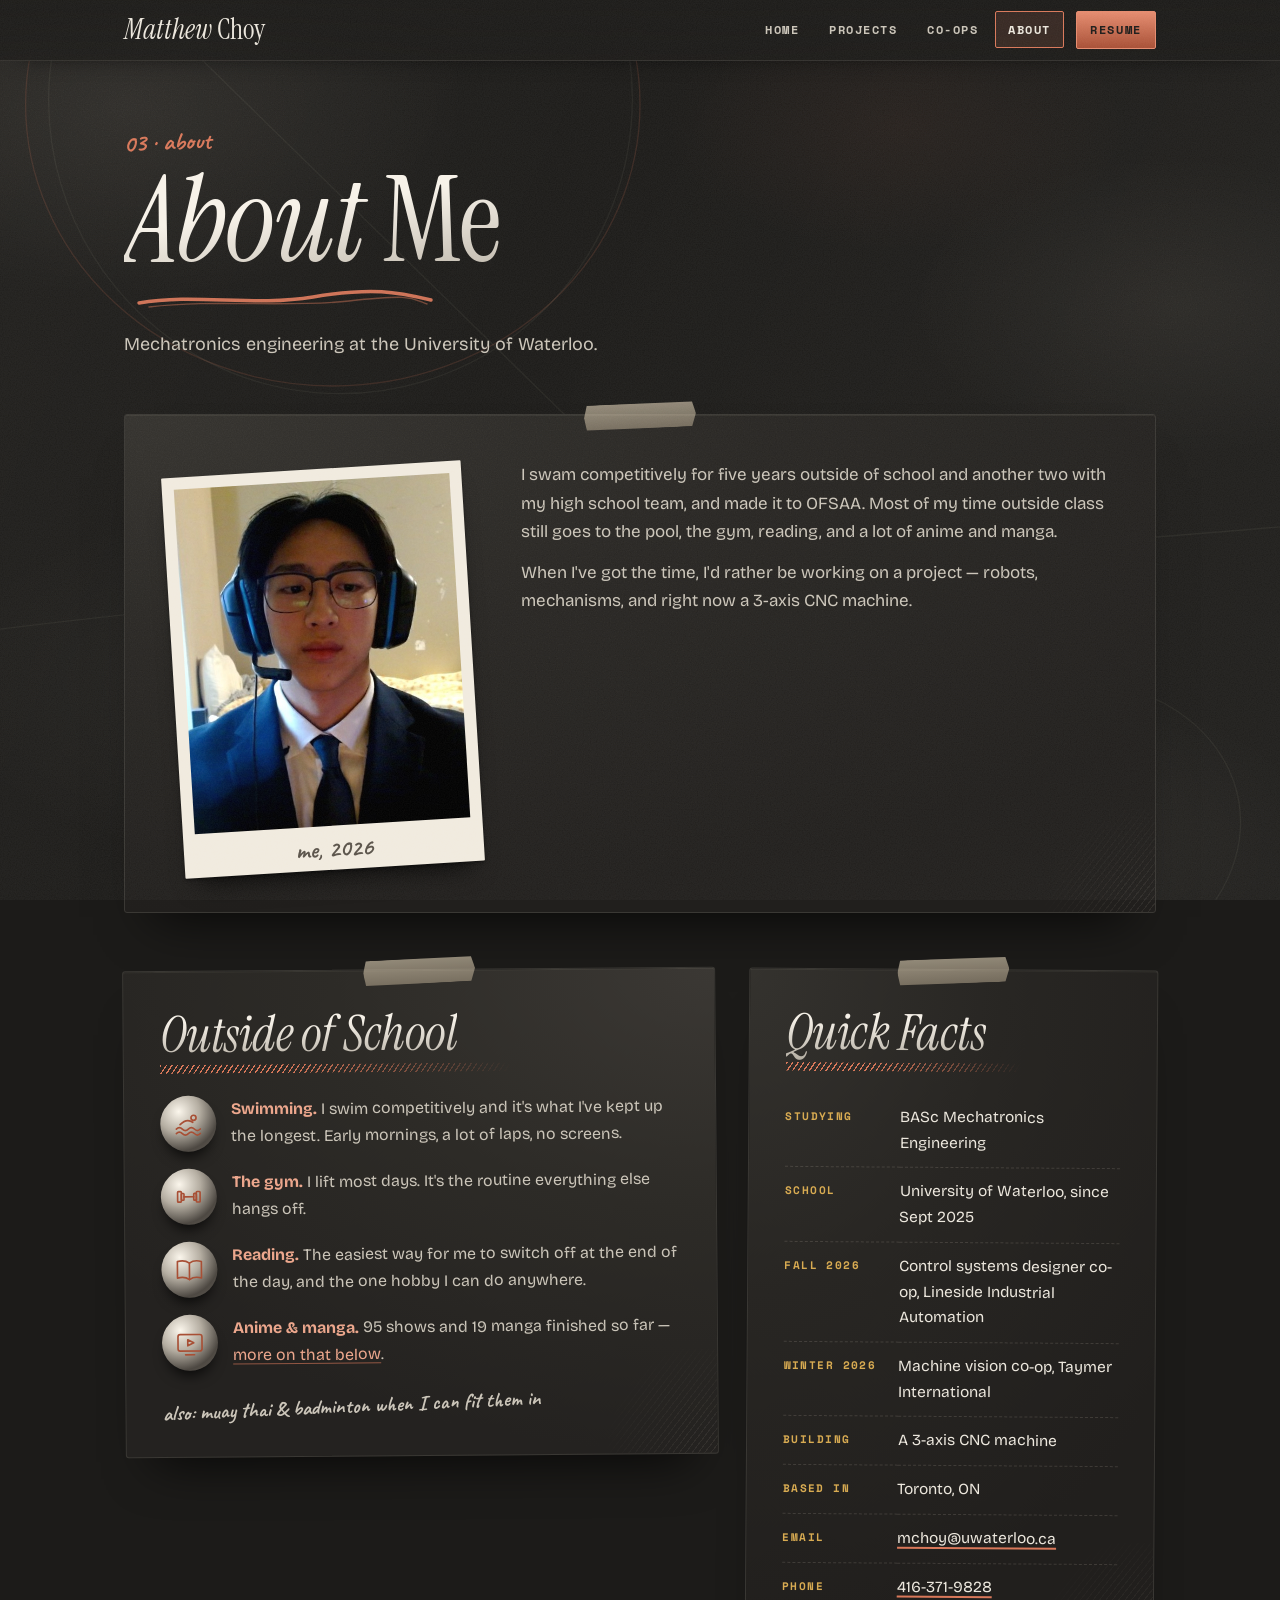
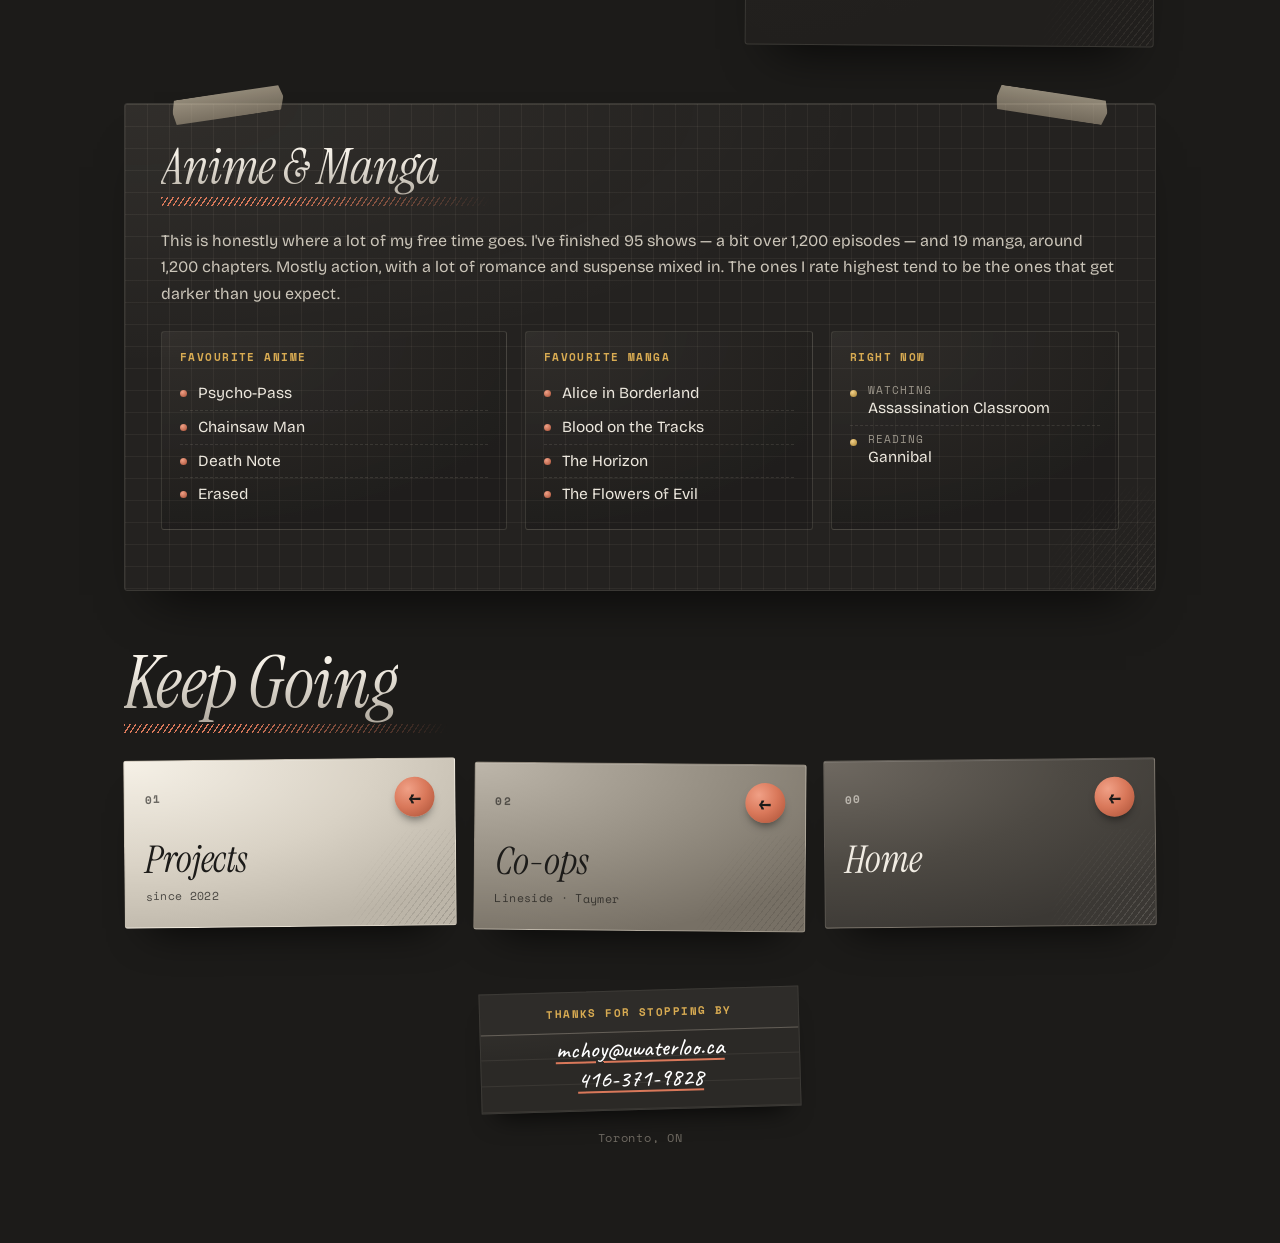
==== about.html @ b1889ae5 "Personal portfolio site Static HTML/CSS/JS, no build step. Four pages: home (updates, CNC machine, s" ====
<!DOCTYPE html>
<html lang="en">
<head>
<meta charset="utf-8">
<meta name="viewport" content="width=device-width, initial-scale=1">
<title>About — Matthew Choy</title>
<meta name="description" content="About Matthew Choy — mechatronics engineering at the University of Waterloo. Swimming, the gym, reading, and a lot of anime.">
<meta name="author" content="Matthew Choy">
<meta property="og:title" content="About — Matthew Choy">
<meta property="og:image" content="assets/matthew.jpg">
<meta property="og:type" content="website">
<meta name="theme-color" content="#1c1b19">

<link rel="preconnect" href="https://fonts.googleapis.com">
<link rel="preconnect" href="https://fonts.gstatic.com" crossorigin>
<link href="https://fonts.googleapis.com/css2?family=Bricolage+Grotesque:opsz,wght@12..96,400;12..96,600;12..96,800&family=Instrument+Serif:ital@0;1&family=Caveat:wght@500;700&family=Space+Mono:wght@400;700&display=swap" rel="stylesheet">
<link rel="stylesheet" href="styles.css?v=39">
<link rel="icon" href="data:image/svg+xml,<svg xmlns='http://www.w3.org/2000/svg' viewBox='0 0 32 32'><defs><radialGradient id='g' cx='.35' cy='.3' r='.75'><stop offset='0' stop-color='%23fff'/><stop offset='.5' stop-color='%23888'/><stop offset='1' stop-color='%23111'/></radialGradient></defs><circle cx='16' cy='16' r='13' fill='url(%23g)'/></svg>">
</head>

<body>
<svg class="gesture" viewBox="0 0 1000 1000" preserveAspectRatio="xMidYMid slice" aria-hidden="true">
  <ellipse class="g-acc" cx="260" cy="230" rx="240" ry="220"/>
  <ellipse cx="266" cy="226" rx="228" ry="230" transform="rotate(5 266 226)"/>
  <path d="M40 80 L960 980"/>
  <path d="M0 640 C 320 600, 660 590, 1000 560"/>
  <ellipse cx="820" cy="800" rx="150" ry="120" transform="rotate(-10 820 800)"/>
</svg>

<!-- ============================================================ TOP NAV -->
<header class="topnav">
  <div class="topnav__in">
    <a class="topnav__name" href="index.html"><span class="it">Matthew</span> Choy</a>
    <nav class="topnav__links" aria-label="Pages">
      <a href="index.html">home</a>
      <a href="projects.html">projects</a>
      <a href="coops.html">co-ops</a>
      <a href="about.html" aria-current="page">about</a>
      <a class="btn btn--ink" href="resume.pdf" target="_blank" rel="noopener">resume</a>
    </nav>
  </div>
</header>

<main class="book">

  <!-- ========================================================== PAGE HEAD -->
  <div class="page-head">
    <p class="pencil">03 · about</p>
    <h1 class="page-title"><span class="it">About</span> Me</h1>
    <svg class="stroke" viewBox="0 0 300 26" aria-hidden="true"><path class="s1" d="M4 17 C 60 7, 118 21, 178 11 S 262 6, 296 14"/><path class="s2" d="M14 21 C 80 13, 150 22, 214 15 S 276 12, 292 18"/></svg>
    <p class="page-lede">Mechatronics engineering at the University of Waterloo.</p>
  </div>

  <!-- =============================================================== HERO -->
  <section class="sheet about-hero" id="background">
    <span class="tape" aria-hidden="true"></span>

    <a class="photo photo--me" href="assets/matthew.jpg?v=2" data-lb="me">
      <img src="assets/matthew.jpg?v=2" alt="Matthew Choy">
      <span class="cap">me, 2026</span>
    </a>

    <div class="about-hero__txt">
      <p>I swam competitively for five years outside of school and another two with my
         high school team, and made it to OFSAA. Most of my time outside class still goes
         to the pool, the gym, reading, and a lot of anime and manga.</p>
      <p>When I've got the time, I'd rather be working on a project — robots, mechanisms,
         and right now a 3-axis CNC machine.</p>
    </div>
  </section>

  <!-- ============================================ OUTSIDE SCHOOL + FACTS -->
  <div class="row-2">
    <section class="sheet sheet--toned tilt-l" id="outside">
      <span class="tape" aria-hidden="true"></span>
      <h2 class="sec-h">Outside of School</h2>

      <div class="hobby">
        <span class="hobby__icon" aria-hidden="true">
          <svg viewBox="0 0 40 40"><circle cx="27" cy="12" r="3.4"/><path d="M9 21 q9 -9 17 -3"/><path d="M4 27 q4 -4 8 0 t8 0 t8 0 t8 0"/><path d="M4 33 q4 -4 8 0 t8 0 t8 0 t8 0"/></svg>
        </span>
        <p><b>Swimming.</b> I swim competitively and it's what I've kept up the longest.
           Early mornings, a lot of laps, no screens.</p>
      </div>
      <div class="hobby">
        <span class="hobby__icon" aria-hidden="true">
          <svg viewBox="0 0 40 40"><rect x="5" y="13" width="5" height="14" rx="1"/><rect x="10" y="15.5" width="3.5" height="9" rx="1"/><rect x="30" y="13" width="5" height="14" rx="1"/><rect x="26.5" y="15.5" width="3.5" height="9" rx="1"/><path d="M13.5 20 H26.5"/></svg>
        </span>
        <p><b>The gym.</b> I lift most days. It's the routine everything else hangs off.</p>
      </div>
      <div class="hobby">
        <span class="hobby__icon" aria-hidden="true">
          <svg viewBox="0 0 40 40"><path d="M20 11 C 15 7.5, 9 7.5, 4 9 V31 C 9 29.5, 15 29.5, 20 33 C 25 29.5, 31 29.5, 36 31 V9 C 31 7.5, 25 7.5, 20 11 Z"/><path d="M20 11 V33"/></svg>
        </span>
        <p><b>Reading.</b> The easiest way for me to switch off at the end of the day,
           and the one hobby I can do anywhere.</p>
      </div>
      <div class="hobby">
        <span class="hobby__icon" aria-hidden="true">
          <svg viewBox="0 0 40 40"><rect x="4" y="9" width="32" height="22" rx="3"/><path d="M14 36 H26"/><path d="M17 16 L25 20 L17 24 Z"/></svg>
        </span>
        <p><b>Anime &amp; manga.</b> 95 shows and 19 manga finished so far —
           <a href="#anime">more on that below</a>.</p>
      </div>
      <p class="pencil pencil--small">also: muay thai &amp; badminton when I can fit them in</p>
    </section>

    <section class="sheet tilt-r" id="facts">
      <span class="tape" aria-hidden="true"></span>
      <h2 class="sec-h">Quick Facts</h2>
      <dl class="facts">
        <dt>studying</dt>   <dd>BASc Mechatronics Engineering</dd>
        <dt>school</dt>     <dd>University of Waterloo, since Sept 2025</dd>
        <dt>fall 2026</dt>  <dd>Control systems designer co-op, Lineside Industrial Automation</dd>
        <dt>winter 2026</dt><dd>Machine vision co-op, Taymer International</dd>
        <dt>building</dt>   <dd>A 3-axis CNC machine</dd>
        <dt>based in</dt>   <dd>Toronto, ON</dd>
        <dt>email</dt>      <dd><a href="mailto:mchoy@uwaterloo.ca">mchoy@uwaterloo.ca</a></dd>
        <dt>phone</dt>      <dd><a href="tel:+14163719828">416-371-9828</a></dd>
      </dl>
    </section>
  </div>

  <!-- ====================================================== ANIME & MANGA -->
  <section class="sheet sheet--grid" id="anime">
    <span class="tape tape--l" aria-hidden="true"></span>
    <span class="tape tape--r" aria-hidden="true"></span>
    <h2 class="sec-h">Anime &amp; Manga</h2>

    <p>This is honestly where a lot of my free time goes. I've finished 95 shows — a bit
       over 1,200 episodes — and 19 manga, around 1,200 chapters. Mostly action, with a
       lot of romance and suspense mixed in. The ones I rate highest tend to be the ones
       that get darker than you expect.</p>

    <div class="shelf">
      <div class="shelf__col">
        <p class="shelf__k">favourite anime</p>
        <ul>
          <li>Psycho-Pass</li><li>Chainsaw Man</li>
          <li>Death Note</li><li>Erased</li>
        </ul>
      </div>
      <div class="shelf__col">
        <p class="shelf__k">favourite manga</p>
        <ul>
          <li>Alice in Borderland</li><li>Blood on the Tracks</li>
          <li>The Horizon</li><li>The Flowers of Evil</li>
        </ul>
      </div>
      <div class="shelf__col shelf__col--now">
        <p class="shelf__k">right now</p>
        <ul>
          <li><span>watching</span> Assassination Classroom</li>
          <li><span>reading</span> Gannibal</li>
        </ul>
      </div>
    </div>

  </section>

  <!-- ========================================================= KEEP GOING -->
  <section id="more">
    <h2 class="sec-h">Keep Going</h2>
    <nav class="tiles tiles--3 tiles--small" aria-label="More pages">
    <a class="tile tile--1" href="projects.html">
      <span class="tile__top"><span class="tile__no">01</span><span class="tile__arrow" aria-hidden="true">←</span></span>
      <span><span class="tile__title">Projects</span><span class="tile__sub">since 2022</span></span>
    </a>
    <a class="tile tile--2" href="coops.html">
      <span class="tile__top"><span class="tile__no">02</span><span class="tile__arrow" aria-hidden="true">←</span></span>
      <span><span class="tile__title">Co-ops</span><span class="tile__sub">Lineside · Taymer</span></span>
    </a>
    <a class="tile tile--3" href="index.html">
      <span class="tile__top"><span class="tile__no">00</span><span class="tile__arrow" aria-hidden="true">←</span></span>
      <span><span class="tile__title">Home</span><span class="tile__sub" aria-hidden="true">&nbsp;</span></span>
    </a>
    </nav>
  </section>

  <!-- ============================================================= FOOTER -->
  <footer class="signoff">
    <div class="idx idx--footer">
      <span class="idx__when">thanks for stopping by</span>
      <p><a href="mailto:mchoy@uwaterloo.ca">mchoy@uwaterloo.ca</a></p>
      <p><a href="tel:+14163719828">416-371-9828</a></p>
    </div>
    <p class="fine">Toronto, ON</p>
  </footer>

</main>

<div class="lb" id="lb" hidden>
  <img id="lbImg" alt="">
  <p id="lbCap"></p>
</div>

<script src="main.js?v=39"></script>
</body>
</html>
---- styles.css ----
/* Matthew Choy — charcoal & chalk
   Warm graphite greys, like charcoal on toned paper. Two drawing chalks for
   emphasis, used sparingly:
     sanguine (red-brown)  — actions and things worth noticing
     yellow ochre          — dates
   The photographs are the only full-colour thing on the page. */
:root{
  --ground:#1c1b19;
  --edge:#3a3834;
  --fg:#ece7dd;          /* chalk            */
  --fg2:#cbc5b9;         /* body text        */
  --fg3:#9c968b;         /* meta             */
  --fg4:#6f6a62;
  --v1:#e6e1d6; --v2:#bdb7ab; --v3:#908a7f; --v4:#655f57; --v5:#3f3b36; --v6:#262421;
  --print:#f1ebdf;       /* photo mats       */
  --accent:#d9785a;      /* sanguine         */
  --accent-lt:#eca78d;
  --accent-dk:#a84f35;
  --ochre:#d8ab52;       /* yellow ochre     */
  --serif:"Instrument Serif","Iowan Old Style","Palatino Linotype",Georgia,serif;
  --display:"Bricolage Grotesque",ui-sans-serif,system-ui,sans-serif;
  --pencil:"Caveat","Segoe Print",cursive;
  --mono:"Space Mono",ui-monospace,Menlo,Consolas,monospace;
  --spring:cubic-bezier(.2,.8,.2,1);
}
*,*::before,*::after{box-sizing:border-box}
html{-webkit-text-size-adjust:100%;scroll-behavior:smooth;background:var(--ground)}
body{
  margin:0;color:var(--fg2);
  font-family:var(--display);font-size:16px;line-height:1.66;
  -webkit-font-smoothing:antialiased;
  overflow-x:hidden;overflow-x:clip;
  background-color:var(--ground);
  /* charcoal rubbed into toned paper */
  background-image:
    radial-gradient(38% 30% at 10% 12%,rgba(255,240,220,.07),transparent 70%),
    radial-gradient(30% 24% at 92% 34%,rgba(255,240,220,.05),transparent 70%),
    radial-gradient(42% 30% at 24% 76%,rgba(255,240,220,.045),transparent 70%),
    radial-gradient(34% 26% at 80% 94%,rgba(255,240,220,.05),transparent 70%),
    radial-gradient(26% 20% at 70% 14%,rgba(217,120,90,.05),transparent 70%),
    linear-gradient(115deg,rgba(255,240,220,.025) 0%,transparent 40%,rgba(255,240,220,.02) 80%);
  background-attachment:fixed;
}
/* chalky grain over everything */
body::after{content:"";position:fixed;inset:0;pointer-events:none;z-index:40;opacity:.06;
  background-image:url("data:image/svg+xml;utf8,<svg xmlns='http://www.w3.org/2000/svg' width='240' height='240'><filter id='n'><feTurbulence type='fractalNoise' baseFrequency='.85' numOctaves='3' stitchTiles='stitch'/><feColorMatrix values='0 0 0 0 1  0 0 0 0 .96  0 0 0 0 .9  0 0 0 .9 0'/></filter><rect width='100%' height='100%' filter='url(%23n)'/></svg>")}
/* loose construction lines behind the page, like the start of a figure drawing */
.gesture{position:fixed;inset:0;width:100%;height:100%;pointer-events:none;z-index:0}
.gesture *{fill:none;stroke:rgba(255,240,220,.055);stroke-width:1.3;vector-effect:non-scaling-stroke}
.gesture .g-acc{stroke:rgba(217,120,90,.16)}
img{max-width:100%;display:block}
h1,h2,h3,p{margin:0}
a{color:inherit}
b{font-weight:700;color:var(--accent-lt)}
::selection{background:var(--accent);color:var(--ground)}
.book{position:relative;z-index:1;max-width:1080px;margin:0 auto;padding:60px 24px 96px;
  display:flex;flex-direction:column;gap:56px}
section,header{scroll-margin-top:92px}
/* =============================================================== PANELS */
.sheet{position:relative;border:1px solid var(--edge);border-radius:3px;
  padding:38px 36px 34px;
  /* lit from the top-left, like a sheet under a desk lamp */
  background:radial-gradient(130% 100% at 0% 0%,#34322e 0%,#282623 48%,#211f1d 100%);
  box-shadow:inset 0 1px 0 rgba(255,240,220,.06),0 34px 50px -30px rgba(0,0,0,.75);
  transition:transform .45s var(--spring),box-shadow .45s var(--spring)}
/* hatching in the corner, fading out */
.sheet::after{content:"";position:absolute;right:0;bottom:0;width:130px;height:104px;
  pointer-events:none;border-radius:0 0 3px 0;
  background:repeating-linear-gradient(-52deg,rgba(255,240,220,.08) 0 1px,transparent 1px 5px);
  -webkit-mask-image:radial-gradient(circle at 100% 100%,#000 0%,transparent 72%);
          mask-image:radial-gradient(circle at 100% 100%,#000 0%,transparent 72%)}
.sheet p{color:var(--fg2);margin-bottom:13px}
.sheet p:last-child{margin-bottom:0}
.sheet--toned{background:radial-gradient(130% 100% at 100% 0%,#3b3834 0%,#2d2b27 50%,#242220 100%)}
.sheet--grid{background-color:#242220;
  background-image:linear-gradient(rgba(255,240,220,.05) 1px,transparent 1px),
                   linear-gradient(90deg,rgba(255,240,220,.05) 1px,transparent 1px),
                   radial-gradient(120% 90% at 0% 0%,rgba(255,240,220,.06),transparent 60%);
  background-size:22px 22px,22px 22px,100% 100%}
.tilt-l{transform:rotate(-.45deg)}
.tilt-r{transform:rotate(.4deg)}
.sheet:hover,.badge:hover{transform:rotate(0) translateY(-3px);
  box-shadow:inset 0 1px 0 rgba(255,240,220,.07),0 40px 56px -30px rgba(0,0,0,.85)}
/* masking tape */
.tape{position:absolute;top:-12px;left:50%;width:112px;height:26px;z-index:3;
  transform:translateX(-50%) rotate(-3deg);pointer-events:none;
  background:linear-gradient(180deg,rgba(220,206,180,.62),rgba(176,162,138,.56));
  clip-path:polygon(3% 0,97% 5%,100% 50%,96% 100%,2% 95%,0 48%)}
.tape--l{left:10%;transform:translateX(-50%) rotate(-9deg)}
.tape--r{left:90%;transform:translateX(-50%) rotate(8deg)}
/* =============================================================== TYPE */
.sec-h{position:relative;display:inline-block;align-self:flex-start;
  font-family:var(--serif);font-style:italic;font-weight:400;
  font-size:clamp(44px,6vw,72px);line-height:1;letter-spacing:-.01em;
  padding-bottom:14px;margin-bottom:26px;
  background:linear-gradient(180deg,#f5f0e7 20%,#a39c90 100%);
  -webkit-background-clip:text;background-clip:text;color:transparent}
/* sanguine hatching under each heading, fading out */
.sec-h::after{content:"";position:absolute;left:0;right:-18%;bottom:0;height:9px;
  background:repeating-linear-gradient(-56deg,var(--accent) 0 1.2px,transparent 1.2px 4.6px);
  -webkit-mask-image:linear-gradient(90deg,#000 0%,#000 35%,transparent 100%);
          mask-image:linear-gradient(90deg,#000 0%,#000 35%,transparent 100%)}
.sheet .sec-h{font-size:clamp(36px,4.2vw,50px);margin-bottom:22px}
.pencil{font-family:var(--pencil);font-weight:700;font-size:25px;line-height:1.1;
  color:#aaa397;display:inline-block;transform:rotate(-2deg)}
.sign .pencil{color:var(--accent)}
.pencil--small{font-size:21px;margin-top:8px}
/* ============================================================== HEADER */
.sign{display:grid;grid-template-columns:260px 1fr;gap:46px;align-items:center;
  padding:50px 52px 48px}
.sign h1{font-family:var(--serif);font-weight:400;font-size:clamp(68px,10vw,132px);
  line-height:.84;letter-spacing:-.015em;margin:8px 0 6px;
  background:linear-gradient(172deg,#f7f2e9 25%,#bdb6aa 62%,#7a746a 100%);
  -webkit-background-clip:text;background-clip:text;color:transparent}
.sign h1 .it{font-style:italic}
/* a sanguine chalk stroke under the name */
.stroke{display:block;width:min(330px,80%);height:26px;margin:0 0 18px -4px;overflow:visible}
.stroke path{fill:none;stroke-linecap:round}
.stroke .s1{stroke:var(--accent);stroke-width:3.4;opacity:.95}
.stroke .s2{stroke:var(--accent);stroke-width:1.4;opacity:.45}
.sign__sub{font-size:17px;max-width:46ch;color:var(--fg2)}
.sign__sub + .sign__sub{margin-top:10px}
/* a handwritten hello in sanguine chalk */
.hi{display:inline-block;font-family:var(--pencil);font-weight:700;font-size:48px;line-height:1;
  color:var(--accent);transform:rotate(-5deg);transform-origin:left bottom;margin:0 0 8px 2px}
.btns{display:flex;flex-wrap:wrap;gap:10px;margin-top:26px}
.btn{display:inline-flex;align-items:center;font-family:var(--mono);font-weight:700;
  font-size:12px;letter-spacing:.14em;text-transform:uppercase;text-decoration:none;
  color:var(--fg);padding:10px 16px;border:1.5px solid rgba(236,231,221,.55);border-radius:2px;
  background:linear-gradient(180deg,#36332f,#252320);
  transition:transform .15s,background .25s,color .25s,border-color .25s}
.btn:hover{color:var(--ground);background:linear-gradient(180deg,#f7f2e9,#d2cbbf);border-color:#f7f2e9}
.btn:active{transform:translateY(2px)}
.btn:focus-visible{outline:2px solid var(--accent);outline-offset:3px}
/* email + resume: the two things worth clicking, in sanguine */
.btn--ink{color:#1c1b19;border-color:#e58b6e;background:linear-gradient(180deg,#e58b6e,var(--accent-dk))}
.btn--ink:hover{color:#1c1b19;border-color:#f0a086;background:linear-gradient(180deg,#f0a086,#c2644a)}

/* ============================================================== PHOTOS */
.photo{position:relative;display:block;background:var(--print);padding:8px 8px 32px;
  text-decoration:none;color:#222;border-radius:1px;cursor:zoom-in;
  box-shadow:0 2px 3px rgba(0,0,0,.4),0 18px 26px -14px rgba(0,0,0,.85);
  transform:rotate(-2deg);transition:transform .35s var(--spring),box-shadow .35s}
.photo img{width:100%;aspect-ratio:1/1;object-fit:cover;background:#ddd}
.photo .cap{position:absolute;left:0;right:0;bottom:6px;text-align:center;
  font-family:var(--pencil);font-weight:700;font-size:19px;line-height:1;color:#5a534a}
.photo:hover{transform:rotate(0) scale(1.05);z-index:5;
  box-shadow:0 3px 4px rgba(0,0,0,.4),0 28px 36px -14px rgba(0,0,0,.95)}
.photo:focus-visible{outline:2px solid var(--accent);outline-offset:3px}
.photo--me{transform:rotate(-3.5deg);padding:12px 12px 44px}
.photo--me img{aspect-ratio:4/5}
.photo--me .cap{font-size:24px;bottom:9px}
.photo-row{display:grid;grid-template-columns:repeat(3,1fr);gap:14px;margin-top:24px}
.photo-row .photo:nth-child(2){transform:rotate(1.8deg) translateY(4px)}
.photo-row .photo:nth-child(3){transform:rotate(-.8deg)}
.photo-row .photo:hover{transform:rotate(0) scale(1.06)}
.photo-row--2{grid-template-columns:1fr 1fr;margin-top:0;align-content:start}
/* the lead shot of the CNC, above the strip of thumbnails. full 4:3 frame —
   the top of the Z axis sits right at the edge, so any crop beheads it */
.photo--lead{width:min(640px,100%);margin:32px auto 0;padding:12px 12px 42px;
  transform:rotate(-.6deg)}
.photo--lead img{aspect-ratio:4/3}
.photo--lead .cap{font-size:23px;bottom:9px}
.photo--lead + .photo-grid{margin-top:26px}
.photo-grid{display:grid;grid-template-columns:repeat(6,1fr);gap:18px;margin-top:30px}
.photo-grid .photo:nth-child(odd){transform:rotate(-2.2deg)}
.photo-grid .photo:nth-child(even){transform:rotate(1.8deg) translateY(6px)}
.photo-grid .photo:nth-child(3n){transform:rotate(-.8deg)}
.photo-grid .photo:hover{transform:rotate(0) scale(1.06)}

/* ============================================ UPDATES — chalk on slate */
.idxs{display:grid;grid-template-columns:repeat(4,1fr);gap:22px}
.idx{position:relative;min-height:172px;padding:12px 18px 18px;border:1px solid #3c3a36;
  background-color:#2b2926;
  background-image:
    linear-gradient(rgba(255,240,220,.26),rgba(255,240,220,.26)),
    linear-gradient(#2e2c29,#2e2c29),
    repeating-linear-gradient(180deg,transparent 0 25px,rgba(255,240,220,.07) 25px 26px),
    radial-gradient(120% 100% at 0% 0%,rgba(255,240,220,.06),transparent 60%);
  background-size:100% 1px,100% 40px,100% 26px,100% 100%;
  background-position:0 40px,0 0,0 14px,0 0;
  background-repeat:no-repeat,no-repeat,repeat,no-repeat;
  box-shadow:0 18px 26px -16px rgba(0,0,0,.8);
  transition:transform .35s var(--spring)}
.idx:nth-child(1){transform:rotate(-1.6deg)}
.idx:nth-child(2){transform:rotate(1.2deg) translateY(7px)}
.idx:nth-child(3){transform:rotate(-.7deg)}
.idx:nth-child(4){transform:rotate(1.6deg) translateY(4px)}
.idx:hover{transform:rotate(0) translateY(-4px)}
.idx__when{display:block;height:28px;font-family:var(--mono);font-weight:700;font-size:11px;
  letter-spacing:.13em;text-transform:uppercase;color:var(--ochre)}
.idx p{font-family:var(--pencil);font-weight:500;font-size:22px;line-height:26px;
  color:#efe9de;padding-top:4px}
/* =================================================== ABOUT/OUTSIDE */
.row-2{display:grid;grid-template-columns:1.45fr 1fr;gap:30px;align-items:start}
.hobby{display:grid;grid-template-columns:56px 1fr;gap:15px;align-items:center;margin-bottom:17px}
.hobby p{margin:0}
.hobby__icon{width:56px;height:56px;border-radius:50%;display:grid;place-items:center;
  /* a small lit sphere with the icon drawn on it in sanguine */
  background:radial-gradient(circle at 33% 28%,#fbf6ec 0%,#b4ada1 38%,#4d4842 72%,#655f57 100%);
  box-shadow:0 10px 14px -6px rgba(0,0,0,.8);transition:transform .3s var(--spring)}
.hobby__icon svg{width:30px;height:30px;fill:none;stroke:var(--accent-dk);stroke-width:2.2;
  stroke-linecap:round;stroke-linejoin:round}
.hobby:hover .hobby__icon{transform:scale(1.08) rotate(-6deg)}
/* ================================================================ CNC */
.cnc__head{display:flex;flex-wrap:wrap;align-items:flex-end;gap:12px 22px}
.stripes{display:inline-block;padding:4px;margin-bottom:30px;transform:rotate(2deg);
  background:repeating-linear-gradient(-45deg,var(--ochre) 0 9px,#1c1b19 9px 18px);
  box-shadow:0 4px 8px -2px rgba(0,0,0,.7)}
.stripes span{display:block;background:#1c1b19;color:var(--ochre);font-family:var(--mono);
  font-weight:700;font-size:11px;letter-spacing:.16em;text-transform:uppercase;padding:5px 10px}
.cols{display:grid;grid-template-columns:1fr 1fr;gap:10px 36px}
/* =========================================================== PROJECTS */
.proj-grid{display:grid;grid-template-columns:1fr 1fr;gap:36px 30px;align-items:start}
.proj h3,.proj__h{font-family:var(--serif);font-style:italic;font-weight:400;
  font-size:clamp(30px,3.2vw,38px);letter-spacing:-.005em;line-height:1.05;
  margin-bottom:8px;color:var(--fg)}
.proj--wide{grid-column:1/-1}
.proj__split{display:grid;grid-template-columns:1.35fr 1fr;gap:32px;align-items:start}
.meta{font-family:var(--mono);font-size:12px;letter-spacing:.01em;
  color:var(--fg3)!important;margin-bottom:18px!important}
.links{display:flex;flex-wrap:wrap;gap:6px 18px;margin-top:2px}
.links a{font-family:var(--mono);font-weight:700;font-size:12px;letter-spacing:.12em;
  text-transform:uppercase;text-decoration:none;color:var(--fg);padding:2px 0 5px;
  background:linear-gradient(90deg,var(--accent),var(--accent-dk)) no-repeat 0 100%/100% 2px;
  transition:background-size .25s,color .25s}
.links a:hover{background-size:100% 100%;color:var(--ground);padding-inline:6px;margin-inline:-6px}
.links a:focus-visible{outline:2px solid var(--accent);outline-offset:3px}
/* ============================================================= CO-OPS */
.badges{display:grid;grid-template-columns:1fr 1fr;gap:34px;align-items:start}
.badge{position:relative;border:1px solid var(--edge);border-radius:14px;margin-top:22px;
  background:radial-gradient(130% 100% at 0% 0%,#33312d 0%,#262421 55%,#201f1c 100%);
  box-shadow:inset 0 1px 0 rgba(255,240,220,.06),0 34px 50px -30px rgba(0,0,0,.75);
  transition:transform .45s var(--spring),box-shadow .45s}
.badge__clip{position:absolute;top:-25px;left:50%;width:30px;height:35px;z-index:2;
  transform:translateX(-50%);border-radius:5px 5px 3px 3px;
  background:linear-gradient(90deg,#77726a,#f4efe6 42%,#b8b1a6 60%,#77726a);
  box-shadow:0 3px 5px rgba(0,0,0,.6)}
.badge__band{position:relative;color:#1c1b19;border-radius:13px 13px 0 0;padding:34px 24px 18px;
  background:linear-gradient(135deg,#f1ebdf 0%,#a8a195 100%)}
.badge--mid .badge__band{color:#f1ece3;background:linear-gradient(135deg,#716b62 0%,#36332e 100%)}
.badge__slot{position:absolute;top:12px;left:50%;width:56px;height:10px;
  transform:translateX(-50%);border-radius:6px;background:rgba(0,0,0,.4);
  box-shadow:inset 0 1px 2px rgba(0,0,0,.6)}
.badge__co{font-weight:800;font-size:19px;letter-spacing:-.01em;line-height:1.2}
.badge__body{padding:22px 24px 26px}
.badge__role{font-family:var(--serif);font-style:italic;font-weight:400;font-size:30px;
  letter-spacing:-.005em;color:var(--fg)!important;line-height:1.1;margin-bottom:4px!important}
.badge__when{font-family:var(--mono);font-size:12px;color:var(--ochre)!important;
  margin-bottom:14px!important}
.badge p{color:var(--fg2);margin-bottom:10px}
.badge p:last-child{margin-bottom:0}
/* ============================================================= SKILLS */
.skrow{display:grid;grid-template-columns:130px 1fr;gap:16px;align-items:center;
  padding:13px 0;border-bottom:1px dashed rgba(255,240,220,.13)}
.skrow:last-of-type{border-bottom:0}
.skrow__k{font-family:var(--pencil);font-weight:700;font-size:24px;color:var(--accent)!important;
  margin:0!important}
.chips{display:flex;flex-wrap:wrap;gap:8px}
.chips span{font-weight:600;font-size:14px;line-height:1;padding:9px 14px;border-radius:999px;
  transition:transform .2s var(--spring),box-shadow .2s}
.chips span:hover{transform:translateY(-2px);box-shadow:0 0 0 2px var(--accent)}
/* each row at a different value, light to dark */
.skrow--1 .chips span{background:linear-gradient(180deg,#f4efe5,#cdc6b9);color:#1c1b19}
.skrow--2 .chips span{background:linear-gradient(180deg,#b8b1a5,#877f73);color:#1c1b19}
.skrow--3 .chips span{background:linear-gradient(180deg,#645f57,#3d3934);color:#f1ece3;
  border:1px solid rgba(255,240,220,.14)}
.skrow--4 .chips span{background:linear-gradient(180deg,#302e2a,#1f1e1b);color:#e9e3d8;
  border:1px solid rgba(255,240,220,.26)}
/* chips outside a skill row (controls section) */
.chips--lone{margin-top:16px}
.chips--lone span{background:linear-gradient(180deg,#f4efe5,#cdc6b9);color:#1c1b19}
/* ============================================================= FOOTER */
.signoff{display:flex;flex-direction:column;align-items:center;gap:18px;padding-top:6px}
.idx--footer{min-height:0;width:min(320px,100%);text-align:center;transform:rotate(-1.4deg)}
.idx--footer p{font-size:24px}
.idx--footer a{color:#fff;text-decoration:underline;text-decoration-color:var(--accent);
  text-decoration-thickness:2px;text-underline-offset:4px}
.fine{font-family:var(--mono);font-size:12px;color:var(--fg4);letter-spacing:.06em}
/* ============================================================ LIGHTBOX */
.lb{position:fixed;inset:0;z-index:50;background:rgba(20,19,17,.95);
  display:flex;flex-direction:column;align-items:center;justify-content:center;
  gap:16px;padding:28px;cursor:zoom-out}
.lb[hidden]{display:none}
.lb img{max-width:100%;max-height:80vh;object-fit:contain;background:var(--print);padding:12px;
  border-radius:1px;box-shadow:0 20px 60px rgba(0,0,0,.7)}
.lb p{font-family:var(--pencil);font-weight:700;font-size:28px;color:var(--fg);margin:0}
/* ============================================================ TOP NAV */
.topnav{position:sticky;top:0;z-index:30;
  background:linear-gradient(180deg,rgba(28,27,25,.95),rgba(28,27,25,.85));
  -webkit-backdrop-filter:blur(10px);backdrop-filter:blur(10px);
  border-bottom:1px solid rgba(255,240,220,.1);
  box-shadow:0 12px 24px -20px rgba(0,0,0,.9)}
.topnav__in{max-width:1080px;margin:0 auto;padding:11px 24px;
  display:flex;align-items:center;justify-content:space-between;gap:8px 20px;flex-wrap:wrap}
.topnav__name{font-family:var(--serif);font-size:28px;line-height:1;color:var(--fg);
  text-decoration:none;white-space:nowrap;transition:color .2s}
.topnav__name .it{font-style:italic}
.topnav__name:hover{color:var(--accent-lt)}
.topnav__links{display:flex;flex-wrap:wrap;align-items:center;gap:4px}
.topnav__links a:not(.btn){font-family:var(--mono);font-weight:700;font-size:11.5px;
  letter-spacing:.13em;text-transform:uppercase;text-decoration:none;color:var(--fg2);
  padding:8px 12px;border:1px solid transparent;border-radius:2px;
  transition:color .2s,border-color .2s,background .2s}
.topnav__links a:not(.btn):hover{color:var(--fg);border-color:rgba(255,240,220,.28)}
.topnav__links a[aria-current="page"]{color:var(--fg);border-color:var(--accent);
  background:rgba(217,120,90,.14)}
.topnav__links a:focus-visible{outline:2px solid var(--accent);outline-offset:2px}
.topnav .btn{padding:8px 13px;margin-left:8px}
/* ======================================================= PAGE BUTTONS */
/* big tiles shaded at different values, like swatches on a value scale */
.tiles{display:grid;grid-template-columns:repeat(4,1fr);gap:18px}
.tiles--3{grid-template-columns:repeat(3,1fr)}
.tile{position:relative;display:flex;flex-direction:column;justify-content:space-between;
  gap:40px;min-height:220px;padding:18px 20px 22px;border-radius:3px;overflow:hidden;
  text-decoration:none;border:1px solid rgba(255,240,220,.16);
  box-shadow:inset 0 1px 0 rgba(255,255,255,.12),0 26px 40px -26px rgba(0,0,0,.85);
  transition:transform .35s var(--spring),box-shadow .35s var(--spring)}
.tile::after{content:"";position:absolute;right:0;bottom:0;width:120px;height:96px;
  pointer-events:none;opacity:.16;
  background:repeating-linear-gradient(-52deg,currentColor 0 1px,transparent 1px 5px);
  -webkit-mask-image:radial-gradient(circle at 100% 100%,#000 0%,transparent 72%);
          mask-image:radial-gradient(circle at 100% 100%,#000 0%,transparent 72%)}
.tile--1{color:#1c1b19;background:radial-gradient(130% 110% at 0% 0%,#f6f1e7 0%,#d9d2c5 58%,#bcb5a8 100%)}
.tile--2{color:#1c1b19;background:radial-gradient(130% 110% at 0% 0%,#bdb6aa 0%,#958e82 58%,#777065 100%)}
.tile--3{color:#f1ece3;background:radial-gradient(130% 110% at 0% 0%,#6f6961 0%,#4d4943 58%,#3b3834 100%)}
.tile--4{color:#f1ece3;background:radial-gradient(130% 110% at 0% 0%,#3d3a36 0%,#2b2926 58%,#211f1d 100%)}
.tile__top{display:flex;align-items:center;justify-content:space-between;gap:12px}
.tile__no{font-family:var(--mono);font-weight:700;font-size:11px;letter-spacing:.14em;opacity:.62}
.tile__arrow{flex:none;width:40px;height:40px;border-radius:50%;display:grid;place-items:center;
  font-size:19px;font-weight:700;line-height:1;color:#1c1b19;
  background:radial-gradient(circle at 34% 30%,#f0a086 0%,var(--accent) 48%,var(--accent-dk) 100%);
  box-shadow:0 6px 10px -4px rgba(0,0,0,.55);transition:transform .3s var(--spring)}
.tile__title{display:block;font-family:var(--serif);font-style:italic;font-weight:400;
  font-size:clamp(34px,3.6vw,46px);line-height:.95;letter-spacing:-.005em}
.tile__sub{display:block;margin-top:9px;font-family:var(--mono);font-size:11.5px;
  letter-spacing:.03em;opacity:.74}
.tiles .tile:nth-child(odd){transform:rotate(-.6deg)}
.tiles .tile:nth-child(even){transform:rotate(.5deg) translateY(4px)}
.tiles .tile:hover{transform:rotate(0) translateY(-5px);
  box-shadow:inset 0 -5px 0 var(--accent),inset 0 1px 0 rgba(255,255,255,.12),
             0 34px 48px -26px rgba(0,0,0,.95)}
.tile:hover .tile__arrow{transform:translateX(4px)}
.tile:hover .tile__arrow--down{transform:translateY(4px)}
.tile:focus-visible{outline:2px solid var(--accent);outline-offset:4px}
.tiles--small .tile{min-height:150px;gap:22px}
.tiles--small .tile__title{font-size:clamp(30px,3vw,38px)}
/* ========================================================== PAGE HEAD */
.page-head{padding-top:8px}
.page-head .pencil{color:var(--accent)}
.page-title{font-family:var(--serif);font-weight:400;font-size:clamp(62px,9.5vw,120px);
  line-height:.9;letter-spacing:-.015em;margin:8px 0 4px;padding-bottom:.06em;
  background:linear-gradient(172deg,#f7f2e9 25%,#bdb6aa 62%,#7a746a 100%);
  -webkit-background-clip:text;background-clip:text;color:transparent}
.page-title .it{font-style:italic}
.page-lede{font-size:18px;line-height:1.6;max-width:58ch;color:var(--fg2)}
.page-lede a{color:var(--accent-lt);text-decoration:underline;
  text-decoration-color:rgba(217,120,90,.6);text-underline-offset:4px}
.page-lede a:hover{color:var(--fg)}
/* ========================================================= ABOUT PAGE */
.about-hero{display:grid;grid-template-columns:300px 1fr;gap:48px;align-items:start;
  padding:46px 48px 42px}
.about-hero .photo--me{margin-top:8px}
.about-hero__txt p{font-size:17px}
.hobby a{color:var(--accent-lt);text-decoration:underline;
  text-decoration-color:rgba(217,120,90,.6);text-underline-offset:3px}
.hobby a:hover{color:var(--fg)}
/* anime & manga shelf */
.shelf{display:grid;grid-template-columns:1.2fr 1fr 1fr;gap:18px;margin:24px 0 26px}
.shelf__col{padding:16px 18px 18px;border:1px solid rgba(255,240,220,.12);border-radius:3px;
  background:radial-gradient(120% 100% at 0% 0%,rgba(255,240,220,.06),rgba(0,0,0,.12))}
.shelf__k{font-family:var(--mono);font-weight:700;font-size:11px;letter-spacing:.13em;
  text-transform:uppercase;color:var(--ochre)!important;margin-bottom:10px!important}
.shelf ul{list-style:none;margin:0;padding:0}
.shelf li{position:relative;padding:6px 0 6px 18px;color:var(--fg);font-size:15.5px;
  line-height:1.35;border-bottom:1px dashed rgba(255,240,220,.1)}
.shelf li:last-child{border-bottom:0}
.shelf li::before{content:"";position:absolute;left:0;top:13px;width:7px;height:7px;
  border-radius:50%;background:radial-gradient(circle at 35% 30%,#f0a086,var(--accent-dk))}
.shelf li span{display:block;font-family:var(--mono);font-size:10.5px;letter-spacing:.1em;
  text-transform:uppercase;color:var(--fg3);margin-bottom:1px}
.shelf__col--now li::before{background:radial-gradient(circle at 35% 30%,#f2d08a,#a8822f)}
/* co-ops page */
.coop-list{display:flex;flex-direction:column;gap:38px}
.coop-list .badge{margin-top:24px}
.badge__body ul{margin:4px 0 0;padding:0;list-style:none}
.badge__body li{position:relative;padding:5px 0 5px 20px;color:var(--fg2);line-height:1.6}
.badge__body li::before{content:"";position:absolute;left:0;top:15px;width:9px;height:2px;
  background:var(--accent)}
.badge__tags{display:flex;flex-wrap:wrap;gap:7px;margin-top:18px}
.badge__tags span{font-family:var(--mono);font-size:11px;letter-spacing:.08em;color:var(--fg);
  padding:5px 10px;border-radius:999px;border:1px solid rgba(255,240,220,.22);
  background:linear-gradient(180deg,#36332f,#252320)}
.facts{display:grid;grid-template-columns:max-content 1fr;margin:0}
.facts dt,.facts dd{padding:11px 0;border-bottom:1px dashed rgba(255,240,220,.13)}
.facts dt{font-family:var(--mono);font-weight:700;font-size:11px;letter-spacing:.13em;
  text-transform:uppercase;color:var(--ochre);padding-right:22px;padding-top:14px}
.facts dd{margin:0;color:var(--fg);font-size:15.5px}
.facts dd a{color:var(--fg);text-decoration:underline;text-decoration-color:var(--accent);
  text-decoration-thickness:1.5px;text-underline-offset:4px}
.facts dd a:hover{color:var(--accent-lt)}
.facts dt:last-of-type,.facts dd:last-of-type{border-bottom:0}
/* ========================================================== RESPONSIVE */
@media (max-width:900px){
  .sign{grid-template-columns:200px 1fr;gap:30px;padding:38px 32px}
  .row-2,.proj-grid,.badges{grid-template-columns:1fr}
  .idxs{grid-template-columns:repeat(2,1fr)}
  .photo-grid{grid-template-columns:repeat(3,1fr)}
  .proj__split{grid-template-columns:1fr}
      }
@media (max-width:600px){
  .book{padding:38px 16px 72px;gap:44px}
  .sign{grid-template-columns:1fr;padding:34px 22px 30px}
  .photo--me{width:200px;margin:0 auto 4px}
  .sheet{padding:32px 20px 28px}
  .cols{grid-template-columns:1fr}
  .skrow{grid-template-columns:1fr;gap:6px}
  .idxs{gap:18px}
  .idx{min-height:150px}
  .idx p{font-size:20px;line-height:24px}
  .photo-grid{grid-template-columns:repeat(2,1fr)}
    /* keep the corner tape inside the sheet, and stand the sheets up straight —
     on a narrow screen a tilted 1000px-tall sheet pokes out past the edge */
  .tape{width:92px}
  .tape--l{left:20%}
  .tape--r{left:80%}
  .tilt-l,.tilt-r{transform:none}
}
@media (max-width:900px){
  .tiles{grid-template-columns:repeat(2,1fr)}
  .about-hero{grid-template-columns:220px 1fr;gap:30px;padding:36px 30px}
  .shelf{grid-template-columns:1fr 1fr}
  .shelf__col--now{grid-column:1/-1}
}
@media (max-width:600px){
  .topnav{position:relative}
  section,header{scroll-margin-top:24px}
  .topnav__in{padding:10px 16px;gap:6px 12px}
  .topnav__name{font-size:24px}
  .topnav__links{gap:2px}
  .topnav__links a:not(.btn){padding:7px 6px;font-size:10.5px;letter-spacing:.05em}
  .topnav .btn{margin-left:4px;padding:7px 8px;font-size:10.5px;letter-spacing:.05em}
  .tiles{gap:14px}
  .tiles--3{grid-template-columns:1fr}
  .tile{min-height:168px;gap:26px;padding:16px 16px 18px}
  .tile__title{font-size:30px}
  .tiles .tile:nth-child(n){transform:none}
  .about-hero{grid-template-columns:1fr;padding:32px 22px 28px}
  .about-hero .photo--me{width:220px;margin:0 auto}
  .shelf{grid-template-columns:1fr}
}
@media (prefers-reduced-motion:reduce){
  *{transition:none!important;scroll-behavior:auto!important}
}
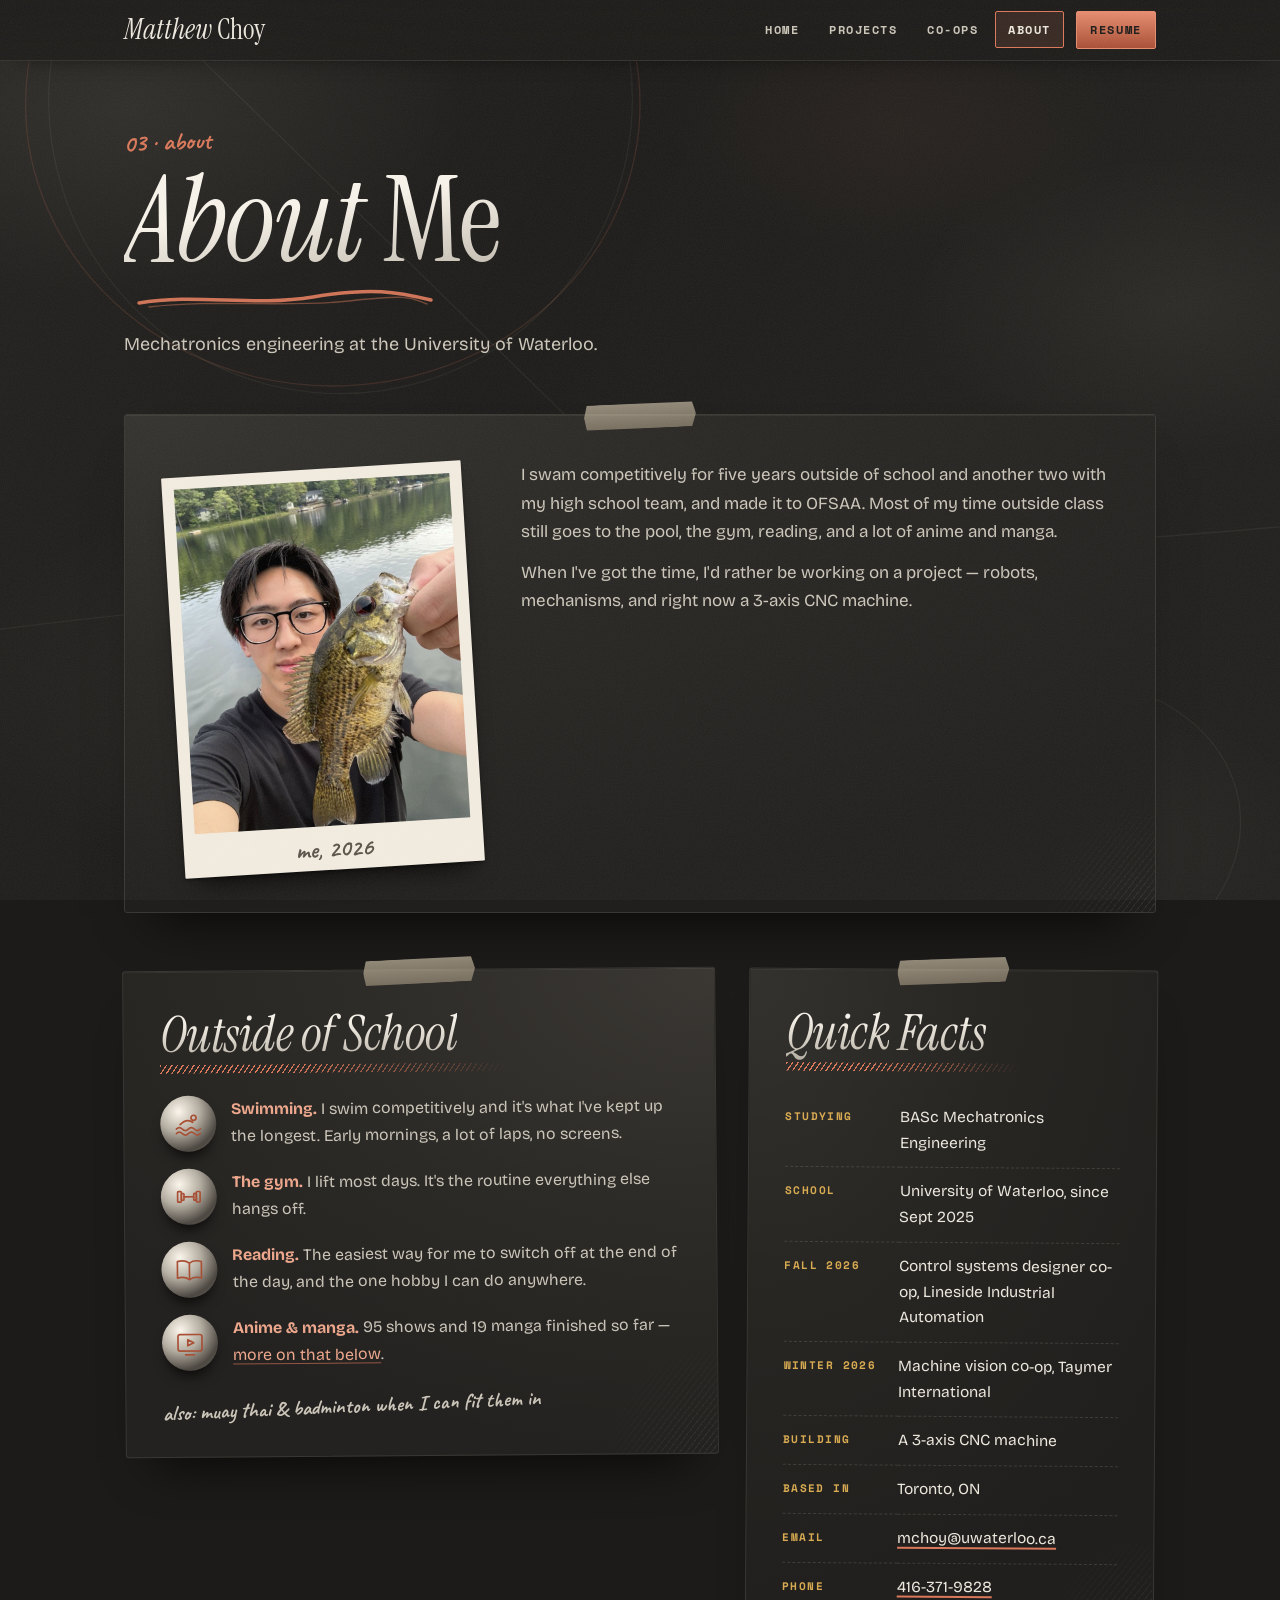
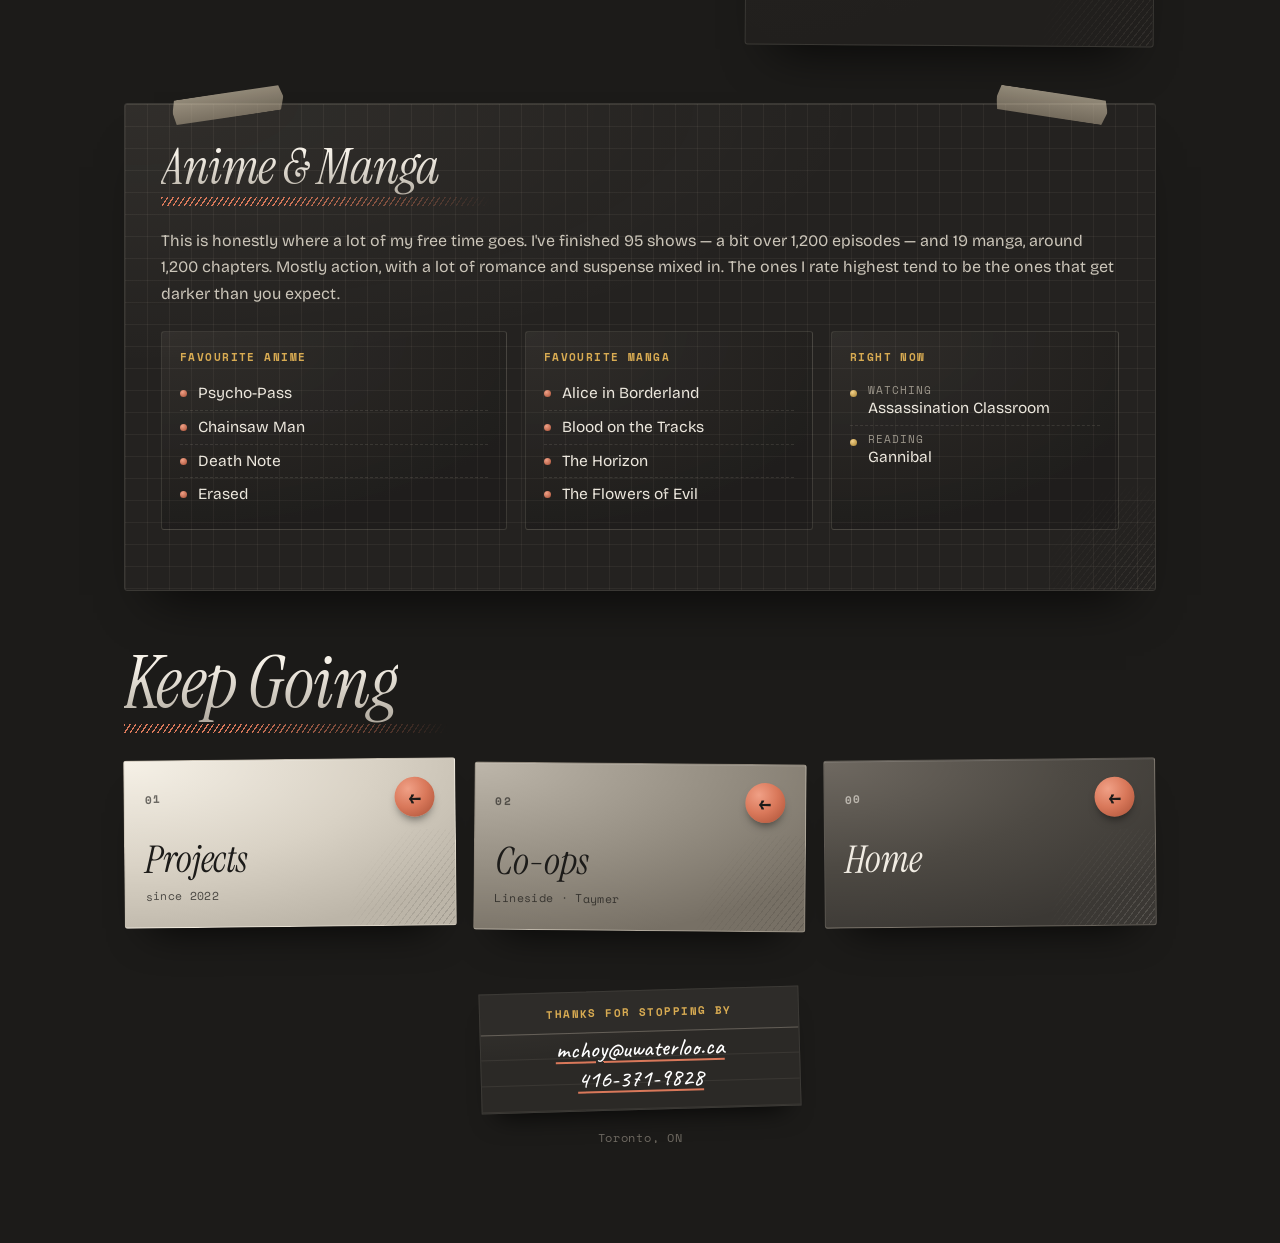
==== commit c6ee4e9f: "Replace profile photo" ====
--- a/about.html
+++ b/about.html
@@ -14,7 +14,7 @@
 <link rel="preconnect" href="https://fonts.googleapis.com">
 <link rel="preconnect" href="https://fonts.gstatic.com" crossorigin>
 <link href="https://fonts.googleapis.com/css2?family=Bricolage+Grotesque:opsz,wght@12..96,400;12..96,600;12..96,800&family=Instrument+Serif:ital@0;1&family=Caveat:wght@500;700&family=Space+Mono:wght@400;700&display=swap" rel="stylesheet">
-<link rel="stylesheet" href="styles.css?v=39">
+<link rel="stylesheet" href="styles.css?v=42">
 <link rel="icon" href="data:image/svg+xml,<svg xmlns='http://www.w3.org/2000/svg' viewBox='0 0 32 32'><defs><radialGradient id='g' cx='.35' cy='.3' r='.75'><stop offset='0' stop-color='%23fff'/><stop offset='.5' stop-color='%23888'/><stop offset='1' stop-color='%23111'/></radialGradient></defs><circle cx='16' cy='16' r='13' fill='url(%23g)'/></svg>">
 </head>
 
@@ -55,8 +55,8 @@
   <section class="sheet about-hero" id="background">
     <span class="tape" aria-hidden="true"></span>
 
-    <a class="photo photo--me" href="assets/matthew.jpg?v=2" data-lb="me">
-      <img src="assets/matthew.jpg?v=2" alt="Matthew Choy">
+    <a class="photo photo--me" href="assets/matthew.jpg?v=3" data-lb="me">
+      <img src="assets/matthew.jpg?v=3" alt="Matthew Choy">
       <span class="cap">me, 2026</span>
     </a>
 
@@ -194,6 +194,6 @@
   <p id="lbCap"></p>
 </div>
 
-<script src="main.js?v=39"></script>
+<script src="main.js?v=42"></script>
 </body>
 </html>
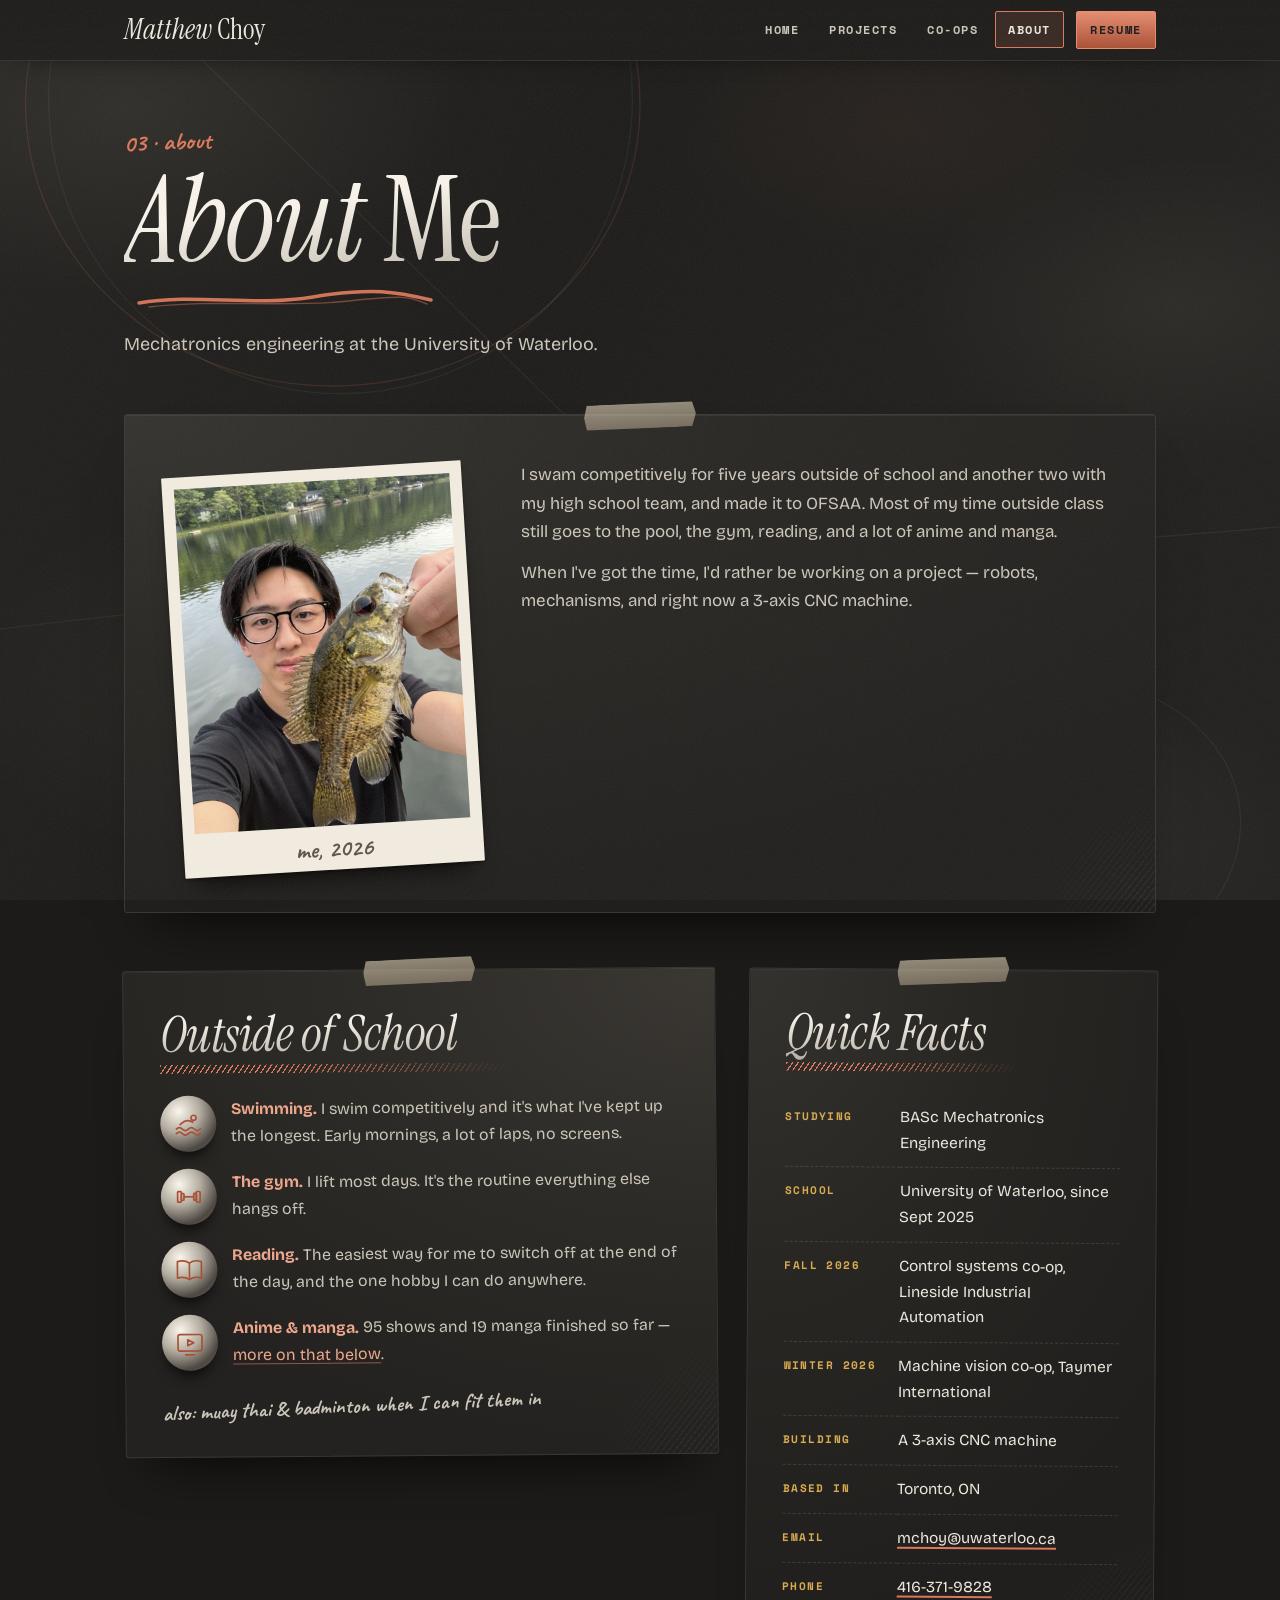
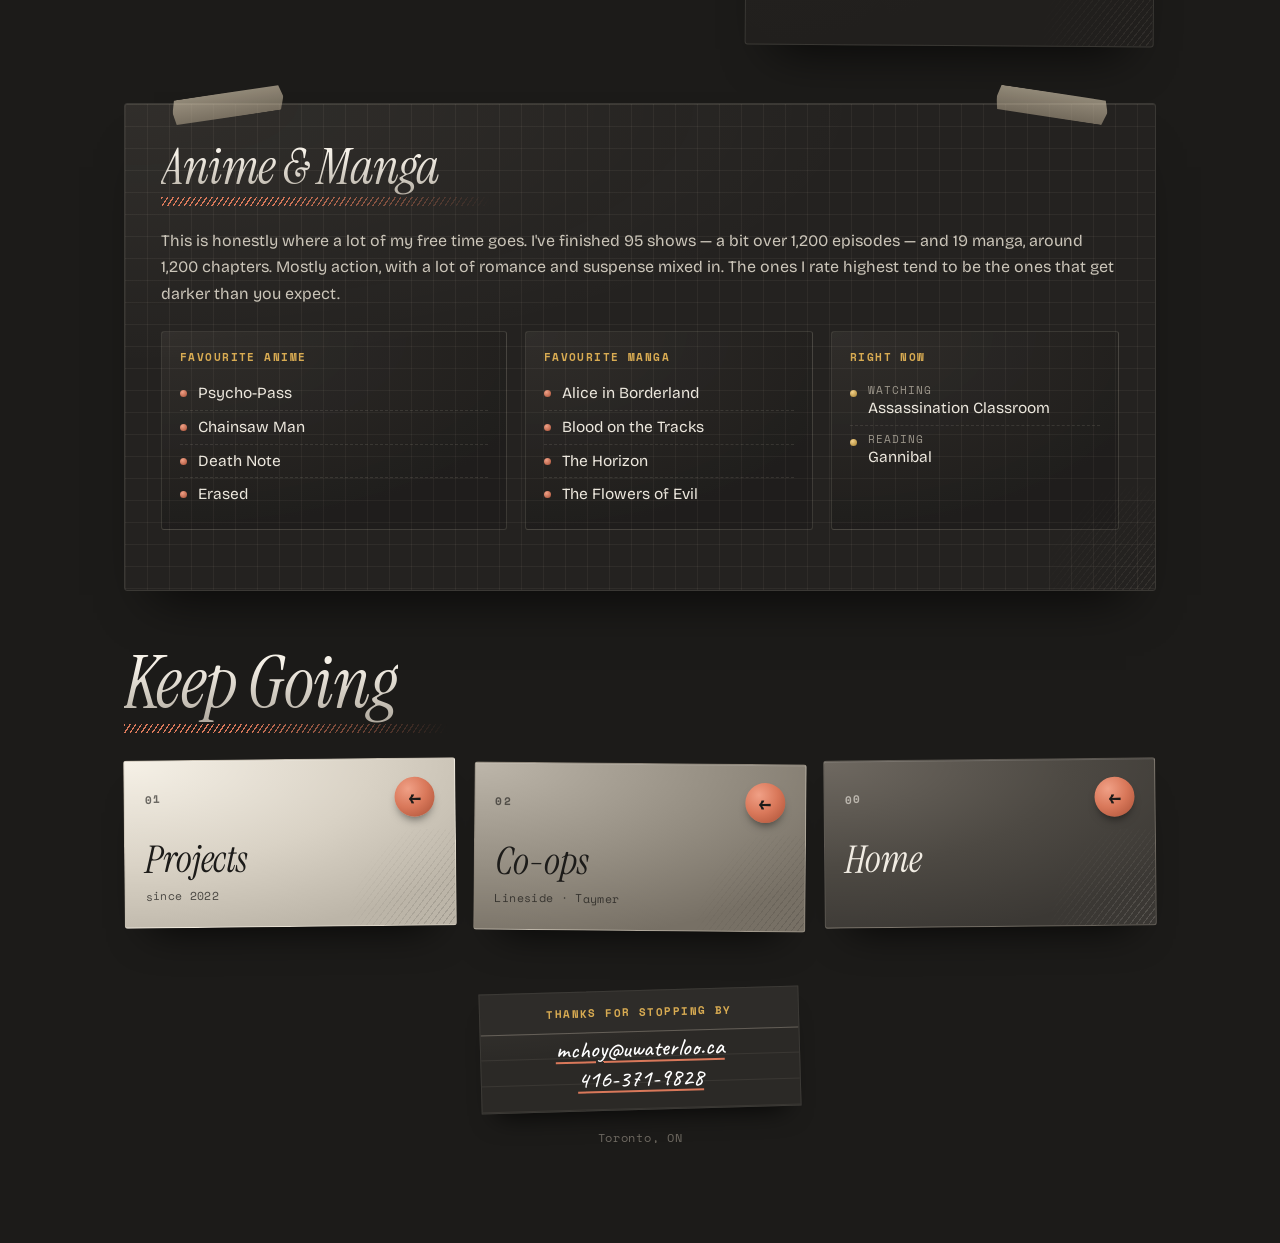
==== commit 9e41a7c9: "Rename role to Control Systems Co-op" ====
--- a/about.html
+++ b/about.html
@@ -14,7 +14,7 @@
 <link rel="preconnect" href="https://fonts.googleapis.com">
 <link rel="preconnect" href="https://fonts.gstatic.com" crossorigin>
 <link href="https://fonts.googleapis.com/css2?family=Bricolage+Grotesque:opsz,wght@12..96,400;12..96,600;12..96,800&family=Instrument+Serif:ital@0;1&family=Caveat:wght@500;700&family=Space+Mono:wght@400;700&display=swap" rel="stylesheet">
-<link rel="stylesheet" href="styles.css?v=42">
+<link rel="stylesheet" href="styles.css?v=43">
 <link rel="icon" href="data:image/svg+xml,<svg xmlns='http://www.w3.org/2000/svg' viewBox='0 0 32 32'><defs><radialGradient id='g' cx='.35' cy='.3' r='.75'><stop offset='0' stop-color='%23fff'/><stop offset='.5' stop-color='%23888'/><stop offset='1' stop-color='%23111'/></radialGradient></defs><circle cx='16' cy='16' r='13' fill='url(%23g)'/></svg>">
 </head>
 
@@ -111,7 +111,7 @@
       <dl class="facts">
         <dt>studying</dt>   <dd>BASc Mechatronics Engineering</dd>
         <dt>school</dt>     <dd>University of Waterloo, since Sept 2025</dd>
-        <dt>fall 2026</dt>  <dd>Control systems designer co-op, Lineside Industrial Automation</dd>
+        <dt>fall 2026</dt>  <dd>Control systems co-op, Lineside Industrial Automation</dd>
         <dt>winter 2026</dt><dd>Machine vision co-op, Taymer International</dd>
         <dt>building</dt>   <dd>A 3-axis CNC machine</dd>
         <dt>based in</dt>   <dd>Toronto, ON</dd>
@@ -194,6 +194,6 @@
   <p id="lbCap"></p>
 </div>
 
-<script src="main.js?v=42"></script>
+<script src="main.js?v=43"></script>
 </body>
 </html>
